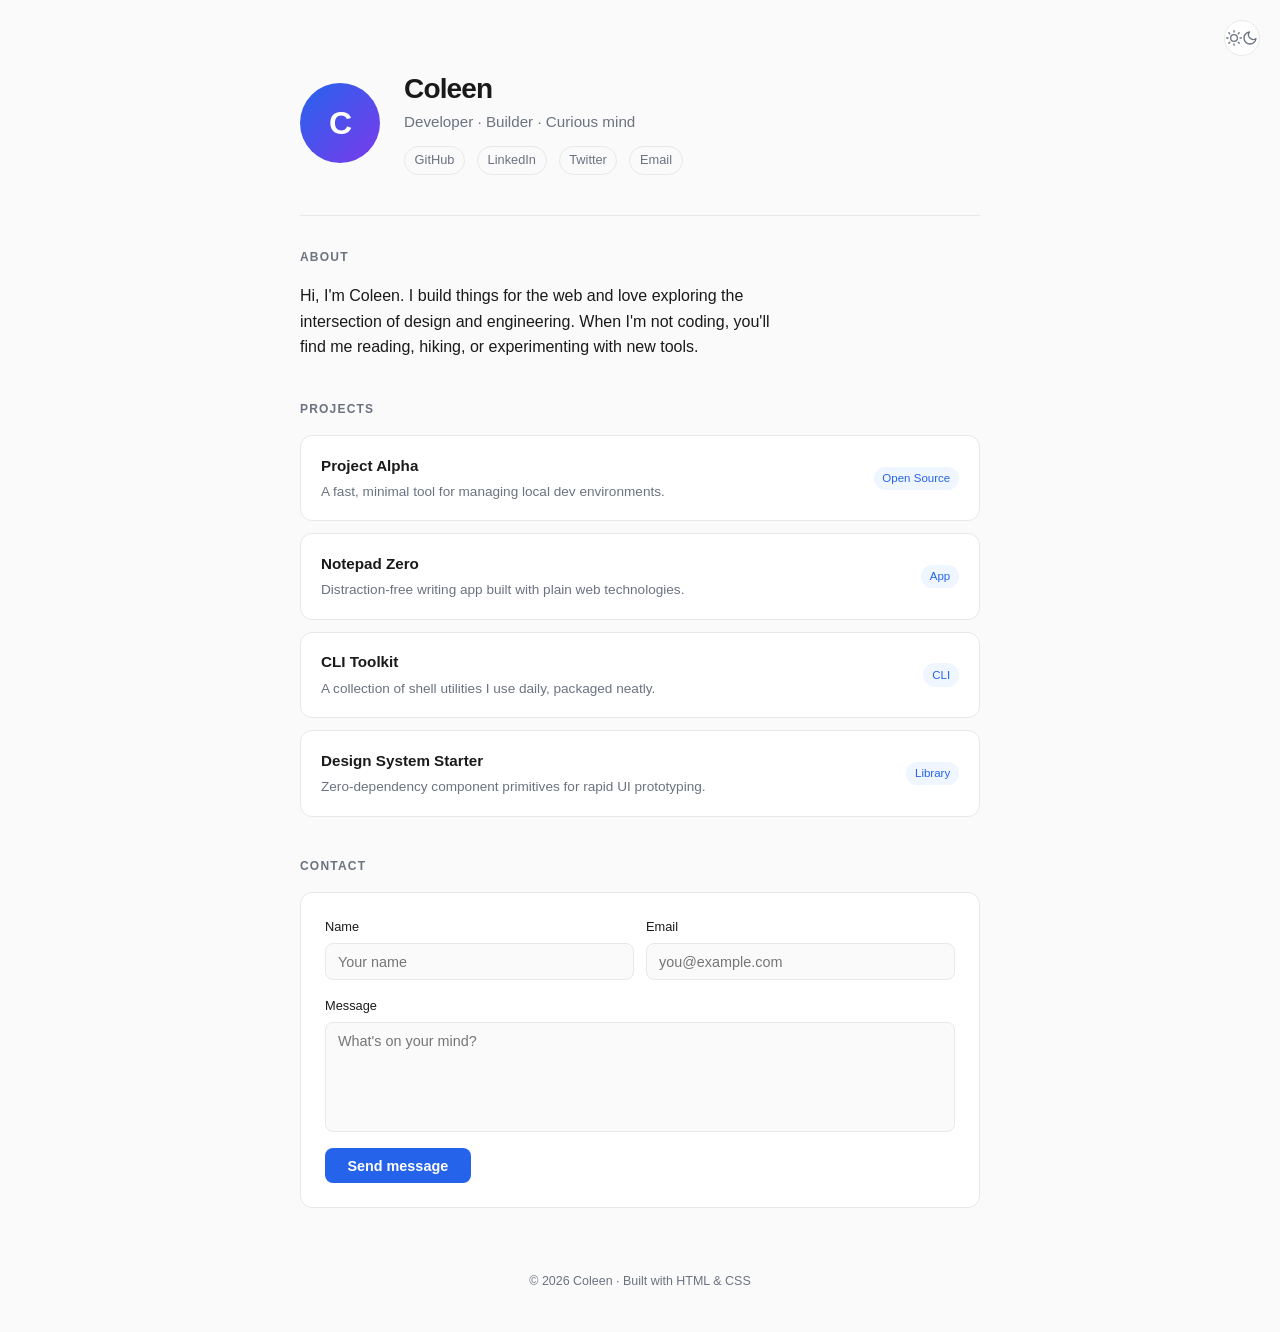
==== index.html @ cc75d658 "Initial commit: personal website" ====
<!DOCTYPE html>
<html lang="en">
<head>
  <meta charset="UTF-8" />
  <meta name="viewport" content="width=device-width, initial-scale=1.0" />
  <title>Coleen</title>
  <style>
    *, *::before, *::after { box-sizing: border-box; margin: 0; padding: 0; }

    :root {
      --bg: #fafafa;
      --surface: #ffffff;
      --border: #e8e8e8;
      --text: #1a1a1a;
      --muted: #6b7280;
      --accent: #2563eb;
      --accent-light: #eff6ff;
      --radius: 12px;
      --max-w: 680px;
    }

    [data-theme="dark"] {
      --bg: #111113;
      --surface: #1c1c1f;
      --border: #2e2e32;
      --text: #f0f0f0;
      --muted: #8b8b99;
      --accent: #4f8eff;
      --accent-light: #1a2540;
    }

    body {
      font-family: -apple-system, BlinkMacSystemFont, "Segoe UI", Roboto, sans-serif;
      background: var(--bg);
      color: var(--text);
      line-height: 1.6;
      padding: 2rem 1.25rem;
      min-height: 100vh;
      transition: background 0.2s, color 0.2s;
    }

    /* ── Theme toggle ── */
    .theme-toggle {
      position: fixed;
      top: 1.25rem;
      right: 1.25rem;
      width: 36px;
      height: 36px;
      border-radius: 50%;
      border: 1px solid var(--border);
      background: var(--surface);
      color: var(--muted);
      cursor: pointer;
      display: flex;
      align-items: center;
      justify-content: center;
      transition: border-color 0.15s, color 0.15s, background 0.2s;
      z-index: 100;
    }

    .theme-toggle:hover {
      border-color: var(--accent);
      color: var(--accent);
    }

    .theme-toggle svg { display: block; }
    .icon-sun  { display: none; }
    .icon-moon { display: block; }
    [data-theme="dark"] .icon-sun  { display: block; }
    [data-theme="dark"] .icon-moon { display: none; }

    main {
      max-width: var(--max-w);
      margin: 0 auto;
    }

    /* ── Hero ── */
    .hero {
      display: flex;
      align-items: center;
      gap: 1.5rem;
      padding: 2.5rem 0 2rem;
    }

    .avatar {
      width: 80px;
      height: 80px;
      border-radius: 50%;
      background: linear-gradient(135deg, #2563eb 0%, #7c3aed 100%);
      display: flex;
      align-items: center;
      justify-content: center;
      font-size: 2rem;
      font-weight: 700;
      color: #fff;
      flex-shrink: 0;
      letter-spacing: -1px;
    }

    .hero-text h1 {
      font-size: 1.75rem;
      font-weight: 700;
      letter-spacing: -0.03em;
      line-height: 1.2;
    }

    .hero-text .tagline {
      color: var(--muted);
      font-size: 0.95rem;
      margin-top: 0.25rem;
    }

    .social-links {
      display: flex;
      gap: 0.75rem;
      margin-top: 0.75rem;
      flex-wrap: wrap;
    }

    .social-links a {
      font-size: 0.8rem;
      color: var(--muted);
      text-decoration: none;
      border: 1px solid var(--border);
      padding: 0.2rem 0.6rem;
      border-radius: 99px;
      transition: color 0.15s, border-color 0.15s;
    }

    .social-links a:hover {
      color: var(--accent);
      border-color: var(--accent);
    }

    /* ── Divider ── */
    hr {
      border: none;
      border-top: 1px solid var(--border);
      margin: 0.5rem 0 2rem;
    }

    /* ── Section ── */
    section { margin-bottom: 2.5rem; }

    section h2 {
      font-size: 0.75rem;
      font-weight: 600;
      text-transform: uppercase;
      letter-spacing: 0.1em;
      color: var(--muted);
      margin-bottom: 1rem;
    }

    .bio p {
      font-size: 1rem;
      color: var(--text);
      max-width: 56ch;
    }

    /* ── Projects ── */
    .projects-grid {
      display: grid;
      gap: 0.75rem;
    }

    .project-card {
      background: var(--surface);
      border: 1px solid var(--border);
      border-radius: var(--radius);
      padding: 1.1rem 1.25rem;
      text-decoration: none;
      color: inherit;
      display: flex;
      justify-content: space-between;
      align-items: flex-start;
      gap: 1rem;
      transition: border-color 0.15s, box-shadow 0.15s;
    }

    .project-card:hover {
      border-color: var(--accent);
      box-shadow: 0 0 0 3px var(--accent-light);
    }

    .project-card .proj-info h3 {
      font-size: 0.95rem;
      font-weight: 600;
    }

    .project-card .proj-info p {
      font-size: 0.85rem;
      color: var(--muted);
      margin-top: 0.2rem;
    }

    .project-card .proj-tag {
      font-size: 0.72rem;
      font-weight: 500;
      color: var(--accent);
      background: var(--accent-light);
      padding: 0.15rem 0.55rem;
      border-radius: 99px;
      white-space: nowrap;
      align-self: center;
      flex-shrink: 0;
    }

    /* ── Contact Form ── */
    .contact-form {
      background: var(--surface);
      border: 1px solid var(--border);
      border-radius: var(--radius);
      padding: 1.5rem;
      display: flex;
      flex-direction: column;
      gap: 1rem;
    }

    .form-row {
      display: grid;
      grid-template-columns: 1fr 1fr;
      gap: 0.75rem;
    }

    .form-group {
      display: flex;
      flex-direction: column;
      gap: 0.35rem;
    }

    .form-group label {
      font-size: 0.8rem;
      font-weight: 500;
      color: var(--text);
    }

    .form-group input,
    .form-group textarea {
      font-family: inherit;
      font-size: 0.9rem;
      color: var(--text);
      background: var(--bg);
      border: 1px solid var(--border);
      border-radius: 8px;
      padding: 0.6rem 0.75rem;
      transition: border-color 0.15s, box-shadow 0.15s;
      resize: none;
      outline: none;
    }

    .form-group input:focus,
    .form-group textarea:focus {
      border-color: var(--accent);
      box-shadow: 0 0 0 3px var(--accent-light);
    }

    .form-group textarea { height: 110px; }

    .submit-btn {
      align-self: flex-start;
      background: var(--accent);
      color: #fff;
      border: none;
      border-radius: 8px;
      padding: 0.6rem 1.4rem;
      font-size: 0.9rem;
      font-weight: 600;
      cursor: pointer;
      transition: opacity 0.15s;
    }

    .submit-btn:hover { opacity: 0.87; }
    .submit-btn:active { opacity: 0.75; }

    .form-success {
      display: none;
      align-items: center;
      gap: 0.5rem;
      font-size: 0.9rem;
      color: #16a34a;
      font-weight: 500;
    }

    .form-success.visible { display: flex; }

    /* ── Footer ── */
    footer {
      padding: 1.5rem 0 0.5rem;
      font-size: 0.78rem;
      color: var(--muted);
      text-align: center;
    }

    @media (max-width: 500px) {
      .hero { flex-direction: column; align-items: flex-start; gap: 1rem; }
      .form-row { grid-template-columns: 1fr; }
    }
  </style>
</head>
<body>
  <button class="theme-toggle" id="themeToggle" aria-label="Toggle dark mode">
    <!-- sun (shown in dark mode) -->
    <svg class="icon-sun" width="16" height="16" viewBox="0 0 24 24" fill="none" stroke="currentColor" stroke-width="2" stroke-linecap="round" stroke-linejoin="round">
      <circle cx="12" cy="12" r="5"/><line x1="12" y1="1" x2="12" y2="3"/><line x1="12" y1="21" x2="12" y2="23"/>
      <line x1="4.22" y1="4.22" x2="5.64" y2="5.64"/><line x1="18.36" y1="18.36" x2="19.78" y2="19.78"/>
      <line x1="1" y1="12" x2="3" y2="12"/><line x1="21" y1="12" x2="23" y2="12"/>
      <line x1="4.22" y1="19.78" x2="5.64" y2="18.36"/><line x1="18.36" y1="5.64" x2="19.78" y2="4.22"/>
    </svg>
    <!-- moon (shown in light mode) -->
    <svg class="icon-moon" width="16" height="16" viewBox="0 0 24 24" fill="none" stroke="currentColor" stroke-width="2" stroke-linecap="round" stroke-linejoin="round">
      <path d="M21 12.79A9 9 0 1 1 11.21 3 7 7 0 0 0 21 12.79z"/>
    </svg>
  </button>

  <main>

    <!-- Hero -->
    <div class="hero">
      <div class="avatar">C</div>
      <div class="hero-text">
        <h1>Coleen</h1>
        <p class="tagline">Developer &middot; Builder &middot; Curious mind</p>
        <div class="social-links">
          <a href="https://github.com" target="_blank" rel="noopener">GitHub</a>
          <a href="https://linkedin.com" target="_blank" rel="noopener">LinkedIn</a>
          <a href="https://twitter.com" target="_blank" rel="noopener">Twitter</a>
          <a href="mailto:hello@example.com">Email</a>
        </div>
      </div>
    </div>

    <hr />

    <!-- Bio -->
    <section class="bio">
      <h2>About</h2>
      <p>
        Hi, I'm Coleen. I build things for the web and love exploring the
        intersection of design and engineering. When I'm not coding, you'll
        find me reading, hiking, or experimenting with new tools.
      </p>
    </section>

    <!-- Projects -->
    <section>
      <h2>Projects</h2>
      <div class="projects-grid">

        <a class="project-card" href="#" target="_blank" rel="noopener">
          <div class="proj-info">
            <h3>Project Alpha</h3>
            <p>A fast, minimal tool for managing local dev environments.</p>
          </div>
          <span class="proj-tag">Open Source</span>
        </a>

        <a class="project-card" href="#" target="_blank" rel="noopener">
          <div class="proj-info">
            <h3>Notepad Zero</h3>
            <p>Distraction-free writing app built with plain web technologies.</p>
          </div>
          <span class="proj-tag">App</span>
        </a>

        <a class="project-card" href="#" target="_blank" rel="noopener">
          <div class="proj-info">
            <h3>CLI Toolkit</h3>
            <p>A collection of shell utilities I use daily, packaged neatly.</p>
          </div>
          <span class="proj-tag">CLI</span>
        </a>

        <a class="project-card" href="#" target="_blank" rel="noopener">
          <div class="proj-info">
            <h3>Design System Starter</h3>
            <p>Zero-dependency component primitives for rapid UI prototyping.</p>
          </div>
          <span class="proj-tag">Library</span>
        </a>

      </div>
    </section>

    <!-- Contact -->
    <section>
      <h2>Contact</h2>
      <form class="contact-form" id="contactForm" novalidate>
        <div class="form-row">
          <div class="form-group">
            <label for="name">Name</label>
            <input type="text" id="name" name="name" placeholder="Your name" required />
          </div>
          <div class="form-group">
            <label for="email">Email</label>
            <input type="email" id="email" name="email" placeholder="you@example.com" required />
          </div>
        </div>
        <div class="form-group">
          <label for="message">Message</label>
          <textarea id="message" name="message" placeholder="What's on your mind?" required></textarea>
        </div>
        <div style="display:flex;align-items:center;gap:1rem;flex-wrap:wrap;">
          <button type="submit" class="submit-btn">Send message</button>
          <span class="form-success" id="formSuccess">
            <svg width="16" height="16" viewBox="0 0 16 16" fill="none">
              <circle cx="8" cy="8" r="7.5" stroke="#16a34a"/>
              <path d="M4.5 8l2.5 2.5 4.5-4.5" stroke="#16a34a" stroke-width="1.5" stroke-linecap="round" stroke-linejoin="round"/>
            </svg>
            Message sent!
          </span>
        </div>
      </form>
    </section>

    <footer>
      &copy; 2026 Coleen &middot; Built with HTML &amp; CSS
    </footer>

  </main>

  <script>
    // ── Dark mode ──
    const toggle = document.getElementById('themeToggle');
    const root = document.documentElement;

    // Restore saved preference
    if (localStorage.getItem('theme') === 'dark') {
      root.setAttribute('data-theme', 'dark');
    }

    toggle.addEventListener('click', () => {
      const isDark = root.getAttribute('data-theme') === 'dark';
      root.setAttribute('data-theme', isDark ? 'light' : 'dark');
      localStorage.setItem('theme', isDark ? 'light' : 'dark');
    });

    // ── Contact form ──
    document.getElementById('contactForm').addEventListener('submit', function (e) {
      e.preventDefault();
      const name = document.getElementById('name').value.trim();
      const email = document.getElementById('email').value.trim();
      const message = document.getElementById('message').value.trim();

      if (!name || !email || !message) return;

      // Replace this block with your actual form submission logic
      // e.g., fetch('/api/contact', { method: 'POST', body: ... })
      const success = document.getElementById('formSuccess');
      success.classList.add('visible');
      this.reset();
      setTimeout(() => success.classList.remove('visible'), 4000);
    });
  </script>
</body>
</html>
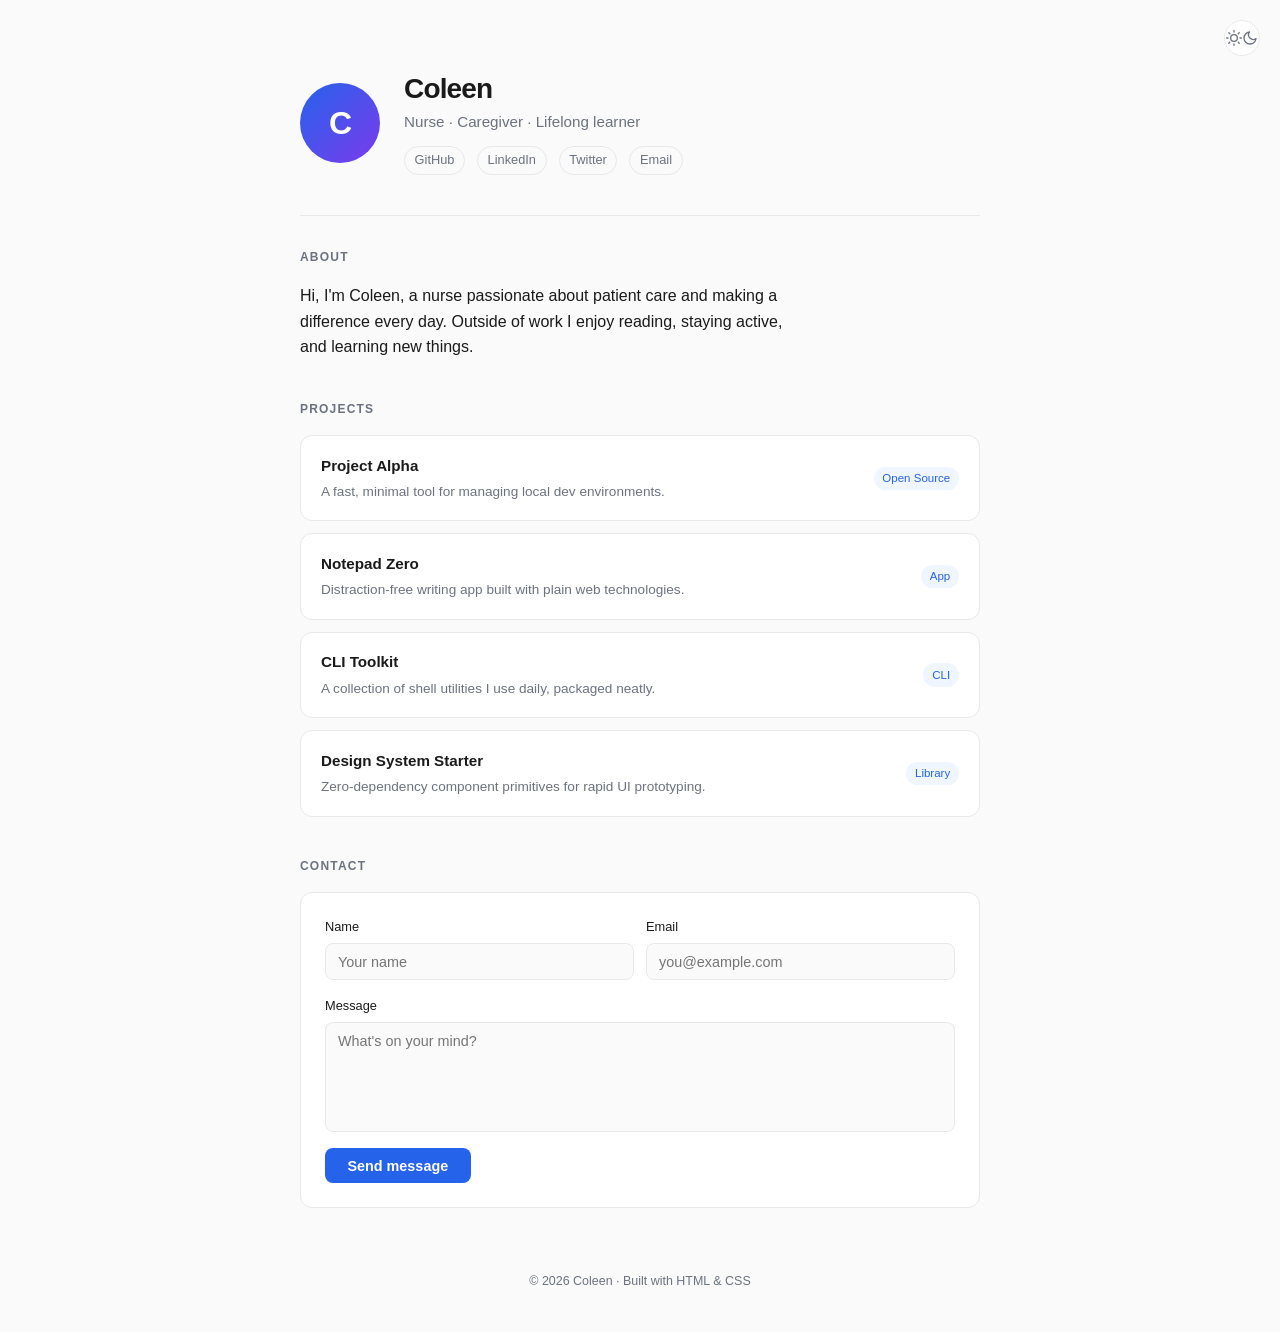
==== commit ea6f28f2: "Update tagline and bio to reflect nursing profession" ====
--- a/index.html
+++ b/index.html
@@ -319,7 +319,7 @@
       <div class="avatar">C</div>
       <div class="hero-text">
         <h1>Coleen</h1>
-        <p class="tagline">Developer &middot; Builder &middot; Curious mind</p>
+        <p class="tagline">Nurse &middot; Caregiver &middot; Lifelong learner</p>
         <div class="social-links">
           <a href="https://github.com" target="_blank" rel="noopener">GitHub</a>
           <a href="https://linkedin.com" target="_blank" rel="noopener">LinkedIn</a>
@@ -335,9 +335,9 @@
     <section class="bio">
       <h2>About</h2>
       <p>
-        Hi, I'm Coleen. I build things for the web and love exploring the
-        intersection of design and engineering. When I'm not coding, you'll
-        find me reading, hiking, or experimenting with new tools.
+        Hi, I'm Coleen, a nurse passionate about patient care and making a
+        difference every day. Outside of work I enjoy reading, staying active,
+        and learning new things.
       </p>
     </section>
 
